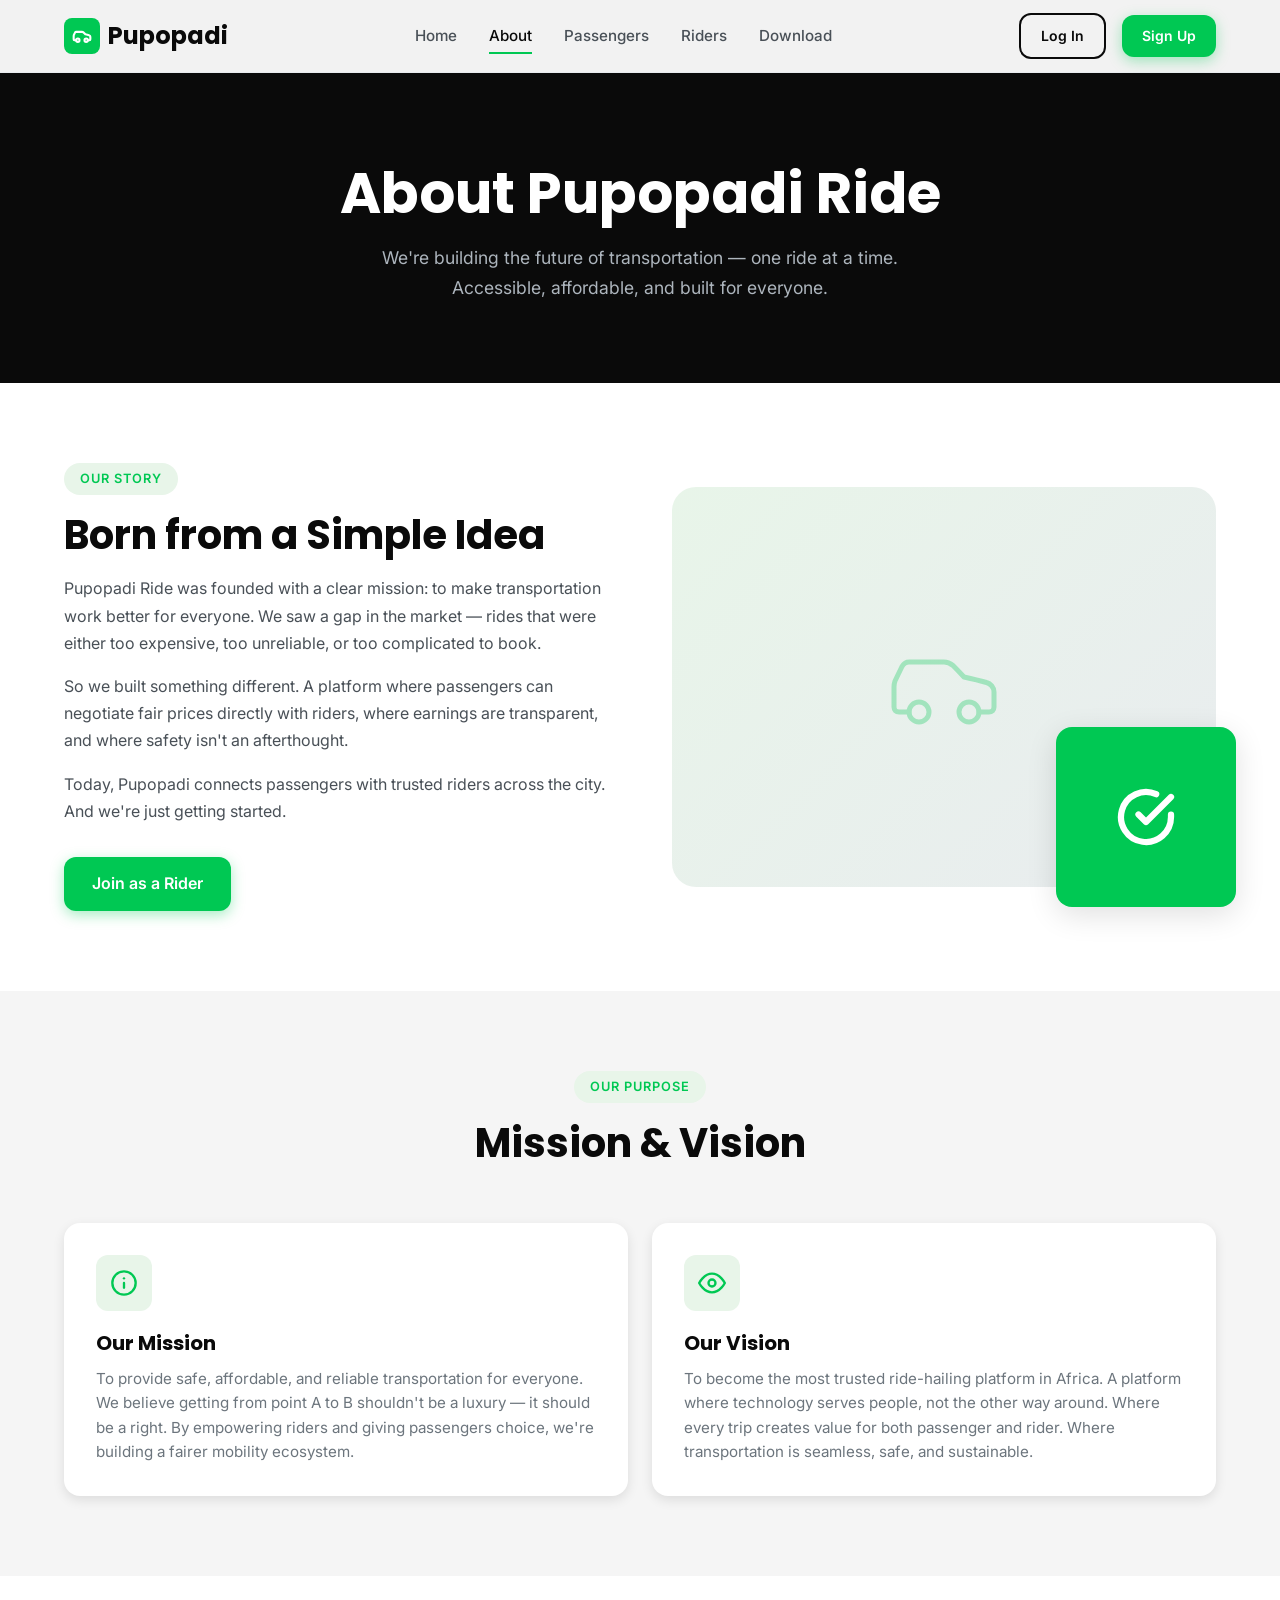
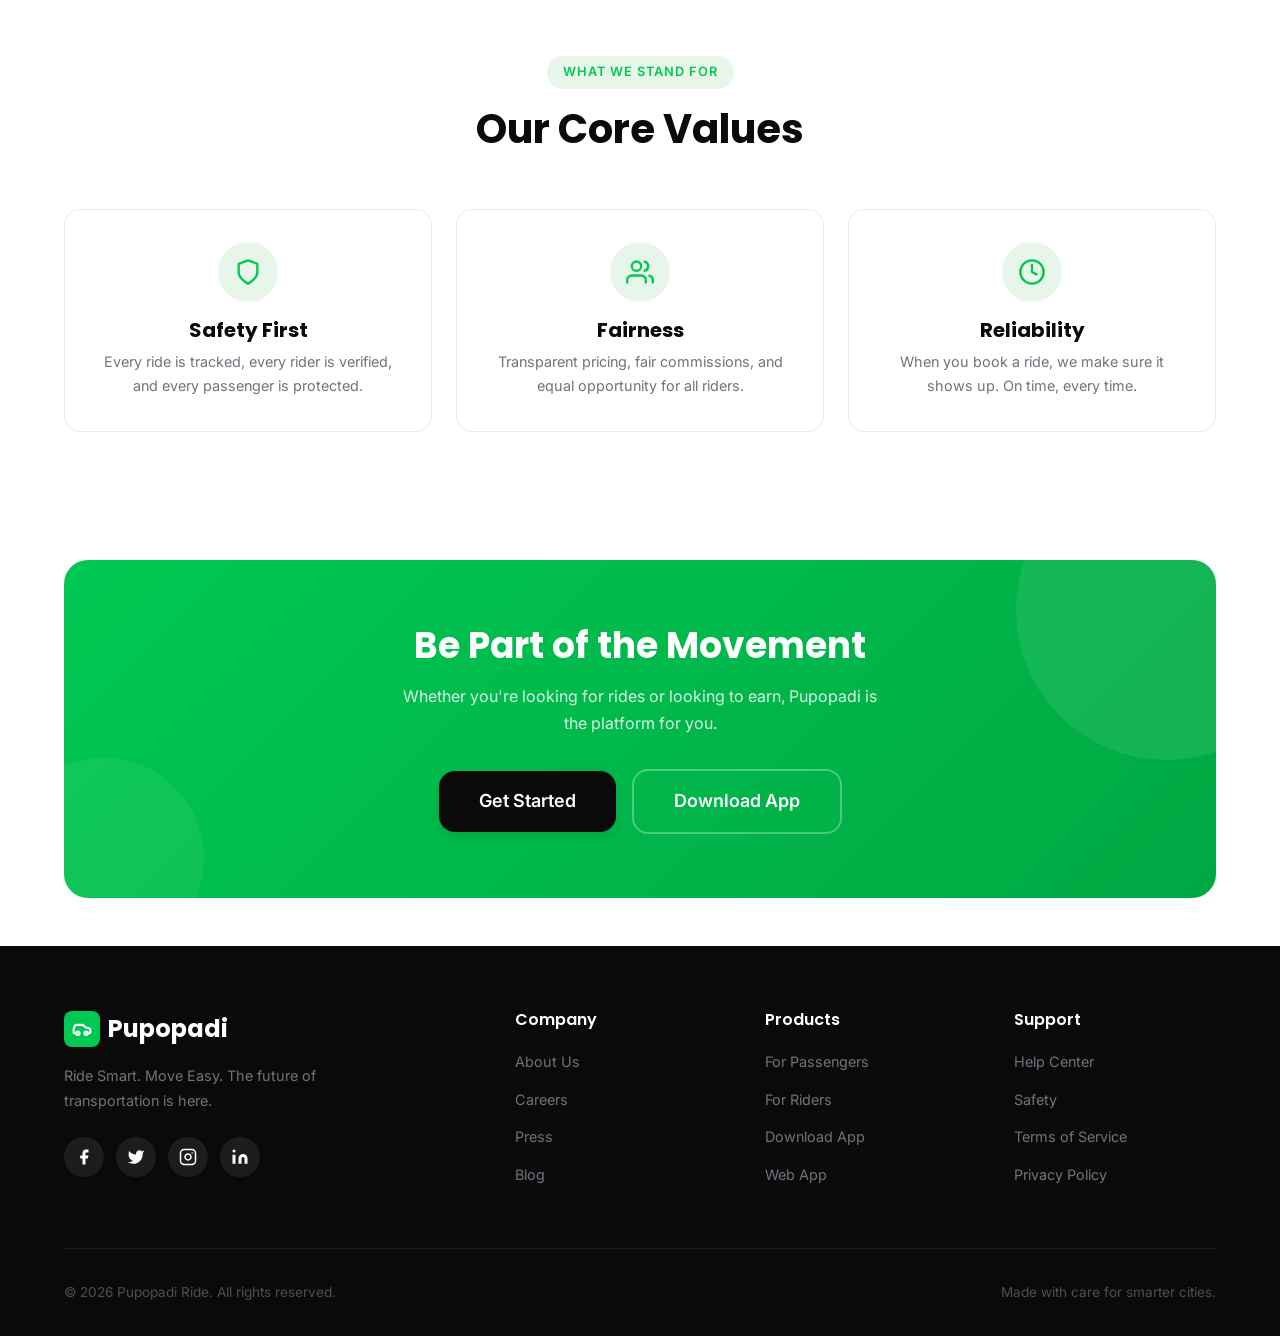
==== about.html @ c884f6ff "first update" ====
<!DOCTYPE html>
<html lang="en">
<head>
  <meta charset="UTF-8">
  <meta name="viewport" content="width=device-width, initial-scale=1.0">
  <meta name="description" content="About Pupopadi Ride - Our mission is to make transportation accessible, affordable, and safe for everyone.">
  <meta name="keywords" content="about Pupopadi, ride hailing mission, transportation company">
  <title>About Us — Pupopadi Ride</title>
  <link rel="preconnect" href="https://fonts.googleapis.com">
  <link rel="preconnect" href="https://fonts.gstatic.com" crossorigin>
  <link href="https://fonts.googleapis.com/css2?family=Inter:wght@400;500;600;700&family=Poppins:wght@600;700;800&display=swap" rel="stylesheet">
  <link rel="stylesheet" href="css/styles.css">
  <link rel="icon" type="image/svg+xml" href="assets/icon.png">
</head>
<body>
  <a href="#main-content" class="skip-link">Skip to main content</a>

  <!-- Navbar -->
  <nav class="navbar" role="navigation" aria-label="Main navigation">
    <div class="container navbar-inner">
      <a href="index.html" class="logo" aria-label="Pupopadi Ride Home">
        <span class="logo-icon">
          <svg viewBox="0 0 24 24" fill="none" stroke="currentColor" stroke-width="2.5" stroke-linecap="round" stroke-linejoin="round"><path d="M19 17h2c.6 0 1-.4 1-1v-3c0-.9-.7-1.7-1.5-1.9C18.7 10.6 16 10 16 10s-1.3-1.4-2.2-2.3c-.5-.4-1.1-.7-1.8-.7H5c-.6 0-1.1.4-1.4.9l-1.4 2.9A3.7 3.7 0 0 0 2 12v4c0 .6.4 1 1 1h2"/><circle cx="7" cy="17" r="2"/><circle cx="17" cy="17" r="2"/></svg>
        </span>
        Pupopadi
      </a>
      <div class="nav-links">
        <a href="index.html" class="nav-link">Home</a>
        <a href="about.html" class="nav-link active">About</a>
        <a href="passengers.html" class="nav-link">Passengers</a>
        <a href="riders.html" class="nav-link">Riders</a>
        <a href="download.html" class="nav-link">Download</a>
      </div>
      <div class="nav-cta">
        <a href="https://pupofront.vercel.app/" class="btn btn-outline btn-sm">Log In</a>
        <a href="https://pupofront.vercel.app/" class="btn btn-primary btn-sm">Sign Up</a>
      </div>
      <button class="menu-toggle" aria-label="Toggle menu" aria-expanded="false">
        <span></span><span></span><span></span>
      </button>
    </div>
  </nav>

  <!-- Mobile Nav -->
  <div class="mobile-nav" role="dialog" aria-label="Mobile menu">
    <a href="index.html" class="nav-link">Home</a>
    <a href="about.html" class="nav-link active">About</a>
    <a href="passengers.html" class="nav-link">Passengers</a>
    <a href="riders.html" class="nav-link">Riders</a>
    <a href="download.html" class="nav-link">Download</a>
    <div class="btn-group">
      <a href="https://pupofront.vercel.app/" class="btn btn-outline">Log In</a>
      <a href="https://pupofront.vercel.app/" class="btn btn-primary">Sign Up</a>
    </div>
  </div>

  <main id="main-content">
    <!-- Page Hero -->
    <section class="page-hero" aria-label="About hero">
      <div class="container">
        <h1>About Pupopadi Ride</h1>
        <p>We're building the future of transportation — one ride at a time. Accessible, affordable, and built for everyone.</p>
      </div>
    </section>

    <!-- Our Story -->
    <section class="section" aria-label="Our story">
      <div class="container">
        <div class="about-content">
          <div class="about-text fade-in">
            <span class="section-label">Our Story</span>
            <h2 class="section-title">Born from a Simple Idea</h2>
            <p>Pupopadi Ride was founded with a clear mission: to make transportation work better for everyone. We saw a gap in the market — rides that were either too expensive, too unreliable, or too complicated to book.</p>
            <p class="mt-2">So we built something different. A platform where passengers can negotiate fair prices directly with riders, where earnings are transparent, and where safety isn't an afterthought.</p>
            <p class="mt-2">Today, Pupopadi connects passengers with trusted riders across the city. And we're just getting started.</p>
            <div class="mt-4">
              <a href="riders.html" class="btn btn-primary" data-track="become_rider" data-label="about_page">Join as a Rider</a>
            </div>
          </div>
          <div class="about-image fade-in stagger-2">
            <div class="about-image-main">
              <svg viewBox="0 0 24 24" fill="none" stroke="currentColor" stroke-width="1" stroke-linecap="round" stroke-linejoin="round"><path d="M19 17h2c.6 0 1-.4 1-1v-3c0-.9-.7-1.7-1.5-1.9C18.7 10.6 16 10 16 10s-1.3-1.4-2.2-2.3c-.5-.4-1.1-.7-1.8-.7H5c-.6 0-1.1.4-1.4.9l-1.4 2.9A3.7 3.7 0 0 0 2 12v4c0 .6.4 1 1 1h2"/><circle cx="7" cy="17" r="2"/><circle cx="17" cy="17" r="2"/></svg>
            </div>
            <div class="about-image-accent">
              <svg viewBox="0 0 24 24" fill="none" stroke="currentColor" stroke-width="2.5" stroke-linecap="round" stroke-linejoin="round"><path d="M22 11.08V12a10 10 0 1 1-5.93-9.14"/><polyline points="22 4 12 14.01 9 11.01"/></svg>
            </div>
          </div>
        </div>
      </div>
    </section>

    <!-- Mission & Vision -->
    <section class="section features" aria-label="Mission and vision">
      <div class="container">
        <div class="section-header fade-in">
          <span class="section-label">Our Purpose</span>
          <h2 class="section-title">Mission & Vision</h2>
        </div>
        <div class="grid grid-2">
          <article class="card fade-in stagger-1">
            <div class="card-icon">
              <svg viewBox="0 0 24 24" fill="none" stroke="currentColor" stroke-width="2" stroke-linecap="round" stroke-linejoin="round"><circle cx="12" cy="12" r="10"/><path d="M12 16v-4"/><path d="M12 8h.01"/></svg>
            </div>
            <h3 class="card-title">Our Mission</h3>
            <p class="card-text">To provide safe, affordable, and reliable transportation for everyone. We believe getting from point A to B shouldn't be a luxury — it should be a right. By empowering riders and giving passengers choice, we're building a fairer mobility ecosystem.</p>
          </article>
          <article class="card fade-in stagger-2">
            <div class="card-icon">
              <svg viewBox="0 0 24 24" fill="none" stroke="currentColor" stroke-width="2" stroke-linecap="round" stroke-linejoin="round"><path d="M1 12s4-8 11-8 11 8 11 8-4 8-11 8-11-8-11-8z"/><circle cx="12" cy="12" r="3"/></svg>
            </div>
            <h3 class="card-title">Our Vision</h3>
            <p class="card-text">To become the most trusted ride-hailing platform in Africa. A platform where technology serves people, not the other way around. Where every trip creates value for both passenger and rider. Where transportation is seamless, safe, and sustainable.</p>
          </article>
        </div>
      </div>
    </section>

    <!-- Values -->
    <section class="section" aria-label="Our values">
      <div class="container">
        <div class="section-header fade-in">
          <span class="section-label">What We Stand For</span>
          <h2 class="section-title">Our Core Values</h2>
        </div>
        <div class="values-grid">
          <div class="value-card fade-in stagger-1">
            <div class="value-icon">
              <svg viewBox="0 0 24 24" fill="none" stroke="currentColor" stroke-width="2" stroke-linecap="round" stroke-linejoin="round"><path d="M12 22s8-4 8-10V5l-8-3-8 3v7c0 6 8 10 8 10z"/></svg>
            </div>
            <h4>Safety First</h4>
            <p class="mt-1" style="font-size:0.9rem;color:var(--gray-500);">Every ride is tracked, every rider is verified, and every passenger is protected.</p>
          </div>
          <div class="value-card fade-in stagger-2">
            <div class="value-icon">
              <svg viewBox="0 0 24 24" fill="none" stroke="currentColor" stroke-width="2" stroke-linecap="round" stroke-linejoin="round"><path d="M17 21v-2a4 4 0 0 0-4-4H5a4 4 0 0 0-4 4v2"/><circle cx="9" cy="7" r="4"/><path d="M23 21v-2a4 4 0 0 0-3-3.87"/><path d="M16 3.13a4 4 0 0 1 0 7.75"/></svg>
            </div>
            <h4>Fairness</h4>
            <p class="mt-1" style="font-size:0.9rem;color:var(--gray-500);">Transparent pricing, fair commissions, and equal opportunity for all riders.</p>
          </div>
          <div class="value-card fade-in stagger-3">
            <div class="value-icon">
              <svg viewBox="0 0 24 24" fill="none" stroke="currentColor" stroke-width="2" stroke-linecap="round" stroke-linejoin="round"><circle cx="12" cy="12" r="10"/><polyline points="12 6 12 12 16 14"/></svg>
            </div>
            <h4>Reliability</h4>
            <p class="mt-1" style="font-size:0.9rem;color:var(--gray-500);">When you book a ride, we make sure it shows up. On time, every time.</p>
          </div>
        </div>
      </div>
    </section>

    <!-- CTA Banner -->
    <section class="section section-sm" aria-label="Call to action">
      <div class="container">
        <div class="cta-banner fade-in">
          <h2>Be Part of the Movement</h2>
          <p>Whether you're looking for rides or looking to earn, Pupopadi is the platform for you.</p>
          <div class="btn-group">
            <a href="https://pupofront.vercel.app/" class="btn btn-dark btn-lg" data-track="signup_click" data-label="about_cta">Get Started</a>
            <a href="download.html" class="btn btn-outline-white btn-lg" data-track="download_app" data-label="about_cta">Download App</a>
          </div>
        </div>
      </div>
    </section>
  </main>

  <!-- Footer -->
  <footer class="footer" role="contentinfo">
    <div class="container">
      <div class="footer-grid">
        <div class="footer-brand">
          <a href="index.html" class="logo">
            <span class="logo-icon">
              <svg viewBox="0 0 24 24" fill="none" stroke="currentColor" stroke-width="2.5" stroke-linecap="round" stroke-linejoin="round"><path d="M19 17h2c.6 0 1-.4 1-1v-3c0-.9-.7-1.7-1.5-1.9C18.7 10.6 16 10 16 10s-1.3-1.4-2.2-2.3c-.5-.4-1.1-.7-1.8-.7H5c-.6 0-1.1.4-1.4.9l-1.4 2.9A3.7 3.7 0 0 0 2 12v4c0 .6.4 1 1 1h2"/><circle cx="7" cy="17" r="2"/><circle cx="17" cy="17" r="2"/></svg>
            </span>
            Pupopadi
          </a>
          <p>Ride Smart. Move Easy. The future of transportation is here.</p>
          <div class="footer-social">
            <a href="#" aria-label="Facebook"><svg viewBox="0 0 24 24" fill="currentColor"><path d="M18 2h-3a5 5 0 0 0-5 5v3H7v4h3v8h4v-8h3l1-4h-4V7a1 1 0 0 1 1-1h3z"/></svg></a>
            <a href="#" aria-label="Twitter"><svg viewBox="0 0 24 24" fill="currentColor"><path d="M23 3a10.9 10.9 0 0 1-3.14 1.53 4.48 4.48 0 0 0-7.86 3v1A10.66 10.66 0 0 1 3 4s-4 9 5 13a11.64 11.64 0 0 1-7 2c9 5 20 0 20-11.5a4.5 4.5 0 0 0-.08-.83A7.72 7.72 0 0 0 23 3z"/></svg></a>
            <a href="#" aria-label="Instagram"><svg viewBox="0 0 24 24" fill="none" stroke="currentColor" stroke-width="2" stroke-linecap="round" stroke-linejoin="round"><rect x="2" y="2" width="20" height="20" rx="5" ry="5"/><path d="M16 11.37A4 4 0 1 1 12.63 8 4 4 0 0 1 16 11.37z"/><line x1="17.5" y1="6.5" x2="17.51" y2="6.5"/></svg></a>
            <a href="#" aria-label="LinkedIn"><svg viewBox="0 0 24 24" fill="currentColor"><path d="M16 8a6 6 0 0 1 6 6v7h-4v-7a2 2 0 0 0-2-2 2 2 0 0 0-2 2v7h-4v-7a6 6 0 0 1 6-6z"/><rect x="2" y="9" width="4" height="12"/><circle cx="4" cy="4" r="2"/></svg></a>
          </div>
        </div>
        <div>
          <h4 class="footer-title">Company</h4>
          <ul class="footer-links">
            <li><a href="about.html">About Us</a></li>
            <li><a href="about.html#careers">Careers</a></li>
            <li><a href="about.html#press">Press</a></li>
            <li><a href="about.html#blog">Blog</a></li>
          </ul>
        </div>
        <div>
          <h4 class="footer-title">Products</h4>
          <ul class="footer-links">
            <li><a href="passengers.html">For Passengers</a></li>
            <li><a href="riders.html">For Riders</a></li>
            <li><a href="download.html">Download App</a></li>
            <li><a href="https://app.pupopadiride.com" target="_blank">Web App</a></li>
          </ul>
        </div>
        <div>
          <h4 class="footer-title">Support</h4>
          <ul class="footer-links">
            <li><a href="about.html#help">Help Center</a></li>
            <li><a href="about.html#safety">Safety</a></li>
            <li><a href="about.html#terms">Terms of Service</a></li>
            <li><a href="about.html#privacy">Privacy Policy</a></li>
          </ul>
        </div>
      </div>
      <div class="footer-bottom">
        <p>&copy; 2026 Pupopadi Ride. All rights reserved.</p>
        <p>Made with care for smarter cities.</p>
      </div>
    </div>
  </footer>

  <script src="js/script.js"></script>
</body>
</html>
---- css/styles.css ----
/* ============================================
   PUPOPADI RIDE - Main Stylesheet
   Pure CSS - No Frameworks
   ============================================ */

/* ---- CSS Variables ---- */
:root {
  --primary: #0A0A0A;
  --accent: #00C853;
  --accent-hover: #00B548;
  --accent-light: #E8F5E9;
  --secondary: #F5F5F5;
  --white: #FFFFFF;
  --gray-100: #F8F9FA;
  --gray-200: #E9ECEF;
  --gray-300: #DEE2E6;
  --gray-400: #ADB5BD;
  --gray-500: #6C757D;
  --gray-600: #495057;
  --gray-700: #343A40;
  --gray-800: #212529;
  --error: #DC3545;
  --error-bg: #F8D7DA;
  --success: #198754;
  --shadow-sm: 0 1px 3px rgba(0,0,0,0.08);
  --shadow-md: 0 4px 12px rgba(0,0,0,0.1);
  --shadow-lg: 0 8px 30px rgba(0,0,0,0.12);
  --shadow-xl: 0 20px 50px rgba(0,0,0,0.15);
  --radius-sm: 8px;
  --radius-md: 12px;
  --radius-lg: 16px;
  --radius-xl: 24px;
  --transition: all 0.3s cubic-bezier(0.4, 0, 0.2, 1);
  --font-body: 'Inter', -apple-system, BlinkMacSystemFont, 'Segoe UI', sans-serif;
  --font-heading: 'Poppins', -apple-system, BlinkMacSystemFont, 'Segoe UI', sans-serif;
}

/* ---- Reset & Base ---- */
*, *::before, *::after {
  margin: 0;
  padding: 0;
  box-sizing: border-box;
}

html {
  scroll-behavior: smooth;
  font-size: 16px;
}

body {
  font-family: var(--font-body);
  color: var(--gray-800);
  background: var(--white);
  line-height: 1.6;
  -webkit-font-smoothing: antialiased;
  -moz-osx-font-smoothing: grayscale;
  overflow-x: hidden;
}

img {
  max-width: 100%;
  height: auto;
  display: block;
}

a {
  text-decoration: none;
  color: inherit;
  transition: var(--transition);
}

ul, ol {
  list-style: none;
}

button {
  border: none;
  background: none;
  cursor: pointer;
  font-family: inherit;
  transition: var(--transition);
}

input, textarea, select {
  font-family: inherit;
  font-size: inherit;
  outline: none;
  border: none;
}

/* ---- Typography ---- */
h1, h2, h3, h4, h5, h6 {
  font-family: var(--font-heading);
  font-weight: 700;
  line-height: 1.2;
  color: var(--primary);
}

h1 { font-size: clamp(2rem, 5vw, 3.5rem); }
h2 { font-size: clamp(1.5rem, 3.5vw, 2.5rem); }
h3 { font-size: clamp(1.2rem, 2.5vw, 1.5rem); }
h4 { font-size: clamp(1rem, 2vw, 1.25rem); }

p {
  color: var(--gray-600);
  font-size: 1rem;
  line-height: 1.7;
}

.text-center { text-align: center; }
.text-left { text-align: left; }
.text-right { text-align: right; }
.text-accent { color: var(--accent); }
.text-white { color: var(--white); }
.text-muted { color: var(--gray-500); }

/* ---- Layout ---- */
.container {
  width: 100%;
  max-width: 1200px;
  margin: 0 auto;
  padding: 0 1.5rem;
}

.container-sm {
  max-width: 960px;
}

.container-lg {
  max-width: 1400px;
}

.section {
  padding: 5rem 0;
}

.section-sm { padding: 3rem 0; }
.section-lg { padding: 7rem 0; }

/* ---- Buttons ---- */
.btn {
  display: inline-flex;
  align-items: center;
  justify-content: center;
  gap: 0.5rem;
  padding: 0.875rem 1.75rem;
  font-size: 1rem;
  font-weight: 600;
  border-radius: var(--radius-md);
  cursor: pointer;
  transition: var(--transition);
  white-space: nowrap;
}

.btn-primary {
  background: var(--accent);
  color: var(--white);
  box-shadow: 0 4px 14px rgba(0, 200, 83, 0.35);
}

.btn-primary:hover {
  background: var(--accent-hover);
  transform: translateY(-2px);
  box-shadow: 0 6px 20px rgba(0, 200, 83, 0.45);
}

.btn-primary:active {
  transform: translateY(0);
}

.btn-dark {
  background: var(--primary);
  color: var(--white);
  box-shadow: var(--shadow-md);
}

.btn-dark:hover {
  background: var(--gray-800);
  transform: translateY(-2px);
  box-shadow: var(--shadow-lg);
}

.btn-outline {
  background: transparent;
  color: var(--primary);
  border: 2px solid var(--primary);
}

.btn-outline:hover {
  background: var(--primary);
  color: var(--white);
  transform: translateY(-2px);
}

.btn-outline-white {
  background: transparent;
  color: var(--white);
  border: 2px solid rgba(255,255,255,0.3);
}

.btn-outline-white:hover {
  background: var(--white);
  color: var(--primary);
  border-color: var(--white);
}

.btn-lg {
  padding: 1rem 2.5rem;
  font-size: 1.125rem;
  border-radius: var(--radius-lg);
}

.btn-sm {
  padding: 0.625rem 1.25rem;
  font-size: 0.875rem;
}

.btn-full {
  width: 100%;
}

.btn-group {
  display: flex;
  flex-wrap: wrap;
  gap: 1rem;
  align-items: center;
}

/* ---- Cards ---- */
.card {
  background: var(--white);
  border-radius: var(--radius-lg);
  padding: 2rem;
  box-shadow: var(--shadow-md);
  transition: var(--transition);
}

.card:hover {
  transform: translateY(-4px);
  box-shadow: var(--shadow-lg);
}

.card-icon {
  width: 56px;
  height: 56px;
  background: var(--accent-light);
  border-radius: var(--radius-md);
  display: flex;
  align-items: center;
  justify-content: center;
  margin-bottom: 1.25rem;
}

.card-icon svg {
  width: 28px;
  height: 28px;
  color: var(--accent);
}

.card-title {
  font-size: 1.25rem;
  margin-bottom: 0.75rem;
  color: var(--primary);
}

.card-text {
  color: var(--gray-500);
  font-size: 0.95rem;
  line-height: 1.6;
}

/* ---- Grid ---- */
.grid {
  display: grid;
  gap: 1.5rem;
}

.grid-2 { grid-template-columns: repeat(2, 1fr); }
.grid-3 { grid-template-columns: repeat(3, 1fr); }
.grid-4 { grid-template-columns: repeat(4, 1fr); }

@media (max-width: 992px) {
  .grid-4 { grid-template-columns: repeat(2, 1fr); }
}

@media (max-width: 768px) {
  .grid-2, .grid-3 { grid-template-columns: 1fr; }
  .grid-4 { grid-template-columns: repeat(2, 1fr); }
}

@media (max-width: 480px) {
  .grid-4 { grid-template-columns: 1fr; }
}

/* ---- Flex ---- */
.flex { display: flex; }
.flex-col { flex-direction: column; }
.items-center { align-items: center; }
.justify-center { justify-content: center; }
.justify-between { justify-content: space-between; }
.gap-1 { gap: 0.5rem; }
.gap-2 { gap: 1rem; }
.gap-3 { gap: 1.5rem; }
.gap-4 { gap: 2rem; }

/* ---- Spacing ---- */
.mt-1 { margin-top: 0.5rem; }
.mt-2 { margin-top: 1rem; }
.mt-3 { margin-top: 1.5rem; }
.mt-4 { margin-top: 2rem; }
.mt-5 { margin-top: 3rem; }
.mb-1 { margin-bottom: 0.5rem; }
.mb-2 { margin-bottom: 1rem; }
.mb-3 { margin-bottom: 1.5rem; }
.mb-4 { margin-bottom: 2rem; }
.mb-5 { margin-bottom: 3rem; }

/* ---- Navbar ---- */
.navbar {
  position: fixed;
  top: 0;
  left: 0;
  right: 0;
  z-index: 1000;
  background: rgba(255,255,255,0.95);
  backdrop-filter: blur(12px);
  -webkit-backdrop-filter: blur(12px);
  border-bottom: 1px solid var(--gray-200);
  transition: var(--transition);
}

.navbar.scrolled {
  box-shadow: var(--shadow-md);
}

.navbar-inner {
  display: flex;
  align-items: center;
  justify-content: space-between;
  height: 72px;
}

.logo {
  display: flex;
  align-items: center;
  gap: 0.5rem;
  font-family: var(--font-heading);
  font-size: 1.5rem;
  font-weight: 700;
  color: var(--primary);
}

.logo-icon {
  width: 36px;
  height: 36px;
  background: var(--accent);
  border-radius: var(--radius-sm);
  display: flex;
  align-items: center;
  justify-content: center;
}

.logo-icon svg {
  width: 20px;
  height: 20px;
  color: var(--white);
}

.nav-links {
  display: flex;
  align-items: center;
  gap: 2rem;
}

.nav-link {
  font-size: 0.95rem;
  font-weight: 500;
  color: var(--gray-600);
  position: relative;
  padding: 0.25rem 0;
}

.nav-link::after {
  content: '';
  position: absolute;
  bottom: -2px;
  left: 0;
  width: 0;
  height: 2px;
  background: var(--accent);
  transition: var(--transition);
}

.nav-link:hover,
.nav-link.active {
  color: var(--primary);
}

.nav-link:hover::after,
.nav-link.active::after {
  width: 100%;
}

.nav-cta {
  display: flex;
  align-items: center;
  gap: 1rem;
}

/* Mobile Menu Toggle */
.menu-toggle {
  display: none;
  flex-direction: column;
  gap: 5px;
  padding: 0.5rem;
  cursor: pointer;
  z-index: 1001;
}

.menu-toggle span {
  display: block;
  width: 24px;
  height: 2px;
  background: var(--primary);
  transition: var(--transition);
  border-radius: 2px;
}

.menu-toggle.active span:nth-child(1) {
  transform: rotate(45deg) translate(5px, 5px);
}

.menu-toggle.active span:nth-child(2) {
  opacity: 0;
}

.menu-toggle.active span:nth-child(3) {
  transform: rotate(-45deg) translate(5px, -5px);
}

/* Mobile Nav Overlay */
.mobile-nav {
  position: fixed;
  top: 0;
  left: 0;
  right: 0;
  bottom: 0;
  background: var(--white);
  z-index: 999;
  display: flex;
  flex-direction: column;
  align-items: center;
  justify-content: center;
  gap: 2rem;
  opacity: 0;
  visibility: hidden;
  transition: var(--transition);
}

.mobile-nav.active {
  opacity: 1;
  visibility: visible;
}

.mobile-nav .nav-link {
  font-size: 1.5rem;
  font-weight: 600;
}

.mobile-nav .btn-group {
  flex-direction: column;
  width: 80%;
  max-width: 300px;
}

.mobile-nav .btn {
  width: 100%;
}

@media (max-width: 768px) {
  .nav-links, .nav-cta {
    display: none;
  }
  .menu-toggle {
    display: flex;
  }
}

/* ---- Hero Section ---- */
.hero {
  position: relative;
  min-height: 100vh;
  display: flex;
  align-items: center;
  background: var(--primary);
  overflow: hidden;
  padding-top: 72px;
}

.hero-bg {
  position: absolute;
  inset: 0;
  background: 
    radial-gradient(ellipse at 20% 50%, rgba(0,200,83,0.08) 0%, transparent 50%),
    radial-gradient(ellipse at 80% 20%, rgba(0,200,83,0.05) 0%, transparent 40%);
}

.hero-grid {
  display: grid;
  grid-template-columns: 1fr 1fr;
  gap: 4rem;
  align-items: center;
  position: relative;
  z-index: 2;
}

.hero-content {
  max-width: 560px;
}

.hero-badge {
  display: inline-flex;
  align-items: center;
  gap: 0.5rem;
  background: rgba(0,200,83,0.15);
  color: var(--accent);
  padding: 0.5rem 1rem;
  border-radius: 50px;
  font-size: 0.875rem;
  font-weight: 600;
  margin-bottom: 1.5rem;
}

.hero-title {
  color: var(--white);
  font-size: clamp(2.5rem, 5vw, 4rem);
  line-height: 1.1;
  margin-bottom: 1.5rem;
}

.hero-title span {
  color: var(--accent);
}

.hero-desc {
  color: var(--gray-400);
  font-size: 1.125rem;
  margin-bottom: 2rem;
  max-width: 480px;
}

.hero-cta {
  display: flex;
  gap: 1rem;
  flex-wrap: wrap;
  margin-bottom: 3rem;
}

.hero-stats {
  display: flex;
  gap: 2.5rem;
}

.hero-stat {
  display: flex;
  flex-direction: column;
}

.hero-stat-value {
  font-family: var(--font-heading);
  font-size: 1.75rem;
  font-weight: 700;
  color: var(--white);
}

.hero-stat-label {
  font-size: 0.875rem;
  color: var(--gray-500);
}

/* Phone Mockup */
.phone-mockup {
  position: relative;
  display: flex;
  justify-content: center;
}

.phone-frame {
  width: 280px;
  height: 560px;
  background: var(--gray-800);
  border-radius: 40px;
  padding: 12px;
  box-shadow: 
    0 0 0 2px var(--gray-700),
    0 25px 60px rgba(0,0,0,0.4),
    0 0 0 1px rgba(255,255,255,0.05) inset;
  position: relative;
  animation: float 6s ease-in-out infinite;
}

.phone-notch {
  position: absolute;
  top: 12px;
  left: 50%;
  transform: translateX(-50%);
  width: 100px;
  height: 24px;
  background: var(--gray-800);
  border-radius: 0 0 16px 16px;
  z-index: 10;
}

.phone-screen {
  width: 100%;
  height: 100%;
  background: linear-gradient(180deg, var(--accent) 0%, #00A843 100%);
  border-radius: 32px;
  overflow: hidden;
  position: relative;
  display: flex;
  flex-direction: column;
  align-items: center;
  justify-content: center;
  padding: 2rem;
}

.phone-screen::before {
  content: '';
  position: absolute;
  width: 200px;
  height: 200px;
  background: rgba(255,255,255,0.1);
  border-radius: 50%;
  top: -50px;
  right: -50px;
}

.phone-screen::after {
  content: '';
  position: absolute;
  width: 150px;
  height: 150px;
  background: rgba(255,255,255,0.08);
  border-radius: 50%;
  bottom: 30px;
  left: -40px;
}

.phone-logo {
  width: 64px;
  height: 64px;
  background: var(--white);
  border-radius: var(--radius-lg);
  display: flex;
  align-items: center;
  justify-content: center;
  margin-bottom: 1rem;
  z-index: 2;
}

.phone-logo svg {
  width: 36px;
  height: 36px;
  color: var(--accent);
}

.phone-app-name {
  font-family: var(--font-heading);
  font-size: 1.5rem;
  font-weight: 700;
  color: var(--white);
  z-index: 2;
}

.phone-tagline {
  font-size: 0.875rem;
  color: rgba(255,255,255,0.8);
  margin-top: 0.25rem;
  z-index: 2;
}

.phone-card {
  width: 100%;
  background: rgba(255,255,255,0.15);
  backdrop-filter: blur(10px);
  border-radius: var(--radius-md);
  padding: 1rem;
  margin-top: 1.5rem;
  z-index: 2;
}

.phone-card-row {
  display: flex;
  align-items: center;
  gap: 0.75rem;
  padding: 0.5rem 0;
  border-bottom: 1px solid rgba(255,255,255,0.1);
}

.phone-card-row:last-child {
  border-bottom: none;
}

.phone-dot {
  width: 10px;
  height: 10px;
  border-radius: 50%;
  flex-shrink: 0;
}

.phone-dot.green { background: #00E676; }
.phone-dot.blue { background: #40C4FF; }

.phone-card-text {
  font-size: 0.8rem;
  color: rgba(255,255,255,0.9);
}

.phone-card-price {
  margin-left: auto;
  font-size: 0.8rem;
  font-weight: 600;
  color: var(--white);
}

@keyframes float {
  0%, 100% { transform: translateY(0); }
  50% { transform: translateY(-15px); }
}

@media (max-width: 992px) {
  .hero-grid {
    grid-template-columns: 1fr;
    text-align: center;
    gap: 3rem;
  }
  .hero-content {
    max-width: 100%;
    order: 2;
  }
  .hero-desc {
    margin-left: auto;
    margin-right: auto;
  }
  .hero-cta {
    justify-content: center;
  }
  .hero-stats {
    justify-content: center;
  }
  .phone-mockup {
    order: 1;
  }
  .phone-frame {
    width: 240px;
    height: 480px;
  }
}

/* ---- Section Headers ---- */
.section-header {
  text-align: center;
  max-width: 640px;
  margin: 0 auto 3.5rem;
}

.section-label {
  display: inline-block;
  background: var(--accent-light);
  color: var(--accent);
  padding: 0.375rem 1rem;
  border-radius: 50px;
  font-size: 0.8rem;
  font-weight: 600;
  text-transform: uppercase;
  letter-spacing: 1px;
  margin-bottom: 1rem;
}

.section-title {
  margin-bottom: 1rem;
}

.section-desc {
  font-size: 1.1rem;
}

/* ---- Features Section ---- */
.features {
  background: var(--secondary);
}

.feature-card {
  background: var(--white);
  border-radius: var(--radius-lg);
  padding: 2rem;
  transition: var(--transition);
  border: 1px solid var(--gray-200);
}

.feature-card:hover {
  transform: translateY(-6px);
  box-shadow: var(--shadow-lg);
  border-color: transparent;
}

.feature-card .card-icon {
  background: var(--accent-light);
}

/* ---- How It Works ---- */
.steps {
  display: grid;
  grid-template-columns: repeat(3, 1fr);
  gap: 2rem;
  position: relative;
}

.step {
  text-align: center;
  position: relative;
}

.step-number {
  width: 56px;
  height: 56px;
  background: var(--accent);
  color: var(--white);
  border-radius: 50%;
  display: flex;
  align-items: center;
  justify-content: center;
  font-family: var(--font-heading);
  font-size: 1.25rem;
  font-weight: 700;
  margin: 0 auto 1.25rem;
  position: relative;
  z-index: 2;
}

.step-title {
  font-size: 1.25rem;
  margin-bottom: 0.75rem;
}

.step-text {
  color: var(--gray-500);
  font-size: 0.95rem;
}

.steps::before {
  content: '';
  position: absolute;
  top: 28px;
  left: 16.66%;
  right: 16.66%;
  height: 2px;
  background: var(--gray-200);
  z-index: 1;
}

@media (max-width: 768px) {
  .steps {
    grid-template-columns: 1fr;
  }
  .steps::before {
    display: none;
  }
}

/* ---- Trust / Stats Section ---- */
.trust {
  background: var(--primary);
  color: var(--white);
}

.trust .section-title,
.trust .section-desc {
  color: var(--white);
}

.trust .section-desc {
  opacity: 0.7;
}

.stats-grid {
  display: grid;
  grid-template-columns: repeat(4, 1fr);
  gap: 2rem;
  margin-bottom: 4rem;
}

.stat-item {
  text-align: center;
  padding: 1.5rem;
}

.stat-value {
  font-family: var(--font-heading);
  font-size: 2.5rem;
  font-weight: 700;
  color: var(--accent);
  margin-bottom: 0.5rem;
}

.stat-label {
  font-size: 0.9rem;
  color: var(--gray-400);
}

.testimonials {
  display: grid;
  grid-template-columns: repeat(3, 1fr);
  gap: 1.5rem;
}

.testimonial {
  background: rgba(255,255,255,0.05);
  border: 1px solid rgba(255,255,255,0.1);
  border-radius: var(--radius-lg);
  padding: 2rem;
  transition: var(--transition);
}

.testimonial:hover {
  background: rgba(255,255,255,0.08);
  transform: translateY(-4px);
}

.testimonial-stars {
  color: #FFC107;
  font-size: 1.1rem;
  margin-bottom: 1rem;
}

.testimonial-text {
  color: var(--gray-300);
  font-size: 0.95rem;
  line-height: 1.7;
  margin-bottom: 1.5rem;
  font-style: italic;
}

.testimonial-author {
  display: flex;
  align-items: center;
  gap: 0.75rem;
}

.testimonial-avatar {
  width: 44px;
  height: 44px;
  border-radius: 50%;
  background: var(--accent);
  display: flex;
  align-items: center;
  justify-content: center;
  font-weight: 700;
  color: var(--white);
  font-size: 0.9rem;
}

.testimonial-name {
  font-weight: 600;
  color: var(--white);
  font-size: 0.95rem;
}

.testimonial-role {
  font-size: 0.8rem;
  color: var(--gray-500);
}

@media (max-width: 992px) {
  .stats-grid { grid-template-columns: repeat(2, 1fr); }
  .testimonials { grid-template-columns: 1fr; }
}

@media (max-width: 480px) {
  .stats-grid { grid-template-columns: 1fr; }
}

/* ---- CTA Banner ---- */
.cta-banner {
  background: linear-gradient(135deg, var(--accent) 0%, #00A843 100%);
  border-radius: var(--radius-xl);
  padding: 4rem 3rem;
  text-align: center;
  color: var(--white);
  position: relative;
  overflow: hidden;
}

.cta-banner::before {
  content: '';
  position: absolute;
  width: 300px;
  height: 300px;
  background: rgba(255,255,255,0.08);
  border-radius: 50%;
  top: -100px;
  right: -100px;
}

.cta-banner::after {
  content: '';
  position: absolute;
  width: 200px;
  height: 200px;
  background: rgba(255,255,255,0.06);
  border-radius: 50%;
  bottom: -60px;
  left: -60px;
}

.cta-banner h2 {
  color: var(--white);
  font-size: clamp(1.5rem, 3vw, 2.25rem);
  margin-bottom: 1rem;
  position: relative;
  z-index: 2;
}

.cta-banner p {
  color: rgba(255,255,255,0.85);
  margin-bottom: 2rem;
  max-width: 500px;
  margin-left: auto;
  margin-right: auto;
  position: relative;
  z-index: 2;
}

.cta-banner .btn-group {
  justify-content: center;
  position: relative;
  z-index: 2;
}

/* ---- Footer ---- */
.footer {
  background: var(--primary);
  color: var(--gray-400);
  padding: 4rem 0 2rem;
}

.footer-grid {
  display: grid;
  grid-template-columns: 2fr 1fr 1fr 1fr;
  gap: 3rem;
  margin-bottom: 3rem;
}

.footer-brand .logo {
  color: var(--white);
  margin-bottom: 1rem;
}

.footer-brand p {
  color: var(--gray-500);
  font-size: 0.9rem;
  max-width: 280px;
}

.footer-title {
  color: var(--white);
  font-size: 1rem;
  font-weight: 600;
  margin-bottom: 1.25rem;
}

.footer-links li {
  margin-bottom: 0.75rem;
}

.footer-links a {
  color: var(--gray-500);
  font-size: 0.9rem;
  transition: var(--transition);
}

.footer-links a:hover {
  color: var(--accent);
}

.footer-social {
  display: flex;
  gap: 0.75rem;
  margin-top: 1.5rem;
}

.footer-social a {
  width: 40px;
  height: 40px;
  border-radius: 50%;
  background: rgba(255,255,255,0.08);
  display: flex;
  align-items: center;
  justify-content: center;
  transition: var(--transition);
}

.footer-social a:hover {
  background: var(--accent);
  transform: translateY(-3px);
}

.footer-social svg {
  width: 18px;
  height: 18px;
  color: var(--white);
}

.footer-bottom {
  border-top: 1px solid rgba(255,255,255,0.08);
  padding-top: 2rem;
  display: flex;
  justify-content: space-between;
  align-items: center;
  flex-wrap: wrap;
  gap: 1rem;
}

.footer-bottom p {
  font-size: 0.85rem;
  color: var(--gray-600);
}

@media (max-width: 992px) {
  .footer-grid {
    grid-template-columns: 1fr 1fr;
  }
}

@media (max-width: 480px) {
  .footer-grid {
    grid-template-columns: 1fr;
  }
  .footer-bottom {
    flex-direction: column;
    text-align: center;
  }
}

/* ============================================
   PAGE: ABOUT
   ============================================ */
.page-hero {
  background: var(--primary);
  padding: 10rem 0 5rem;
  text-align: center;
}

.page-hero h1 {
  color: var(--white);
  margin-bottom: 1rem;
}

.page-hero p {
  color: var(--gray-400);
  max-width: 600px;
  margin: 0 auto;
  font-size: 1.1rem;
}

.about-content {
  display: grid;
  grid-template-columns: 1fr 1fr;
  gap: 4rem;
  align-items: center;
}

.about-image {
  position: relative;
}

.about-image-main {
  width: 100%;
  height: 400px;
  background: linear-gradient(135deg, var(--accent-light) 0%, var(--gray-200) 100%);
  border-radius: var(--radius-xl);
  display: flex;
  align-items: center;
  justify-content: center;
  overflow: hidden;
}

.about-image-main svg {
  width: 120px;
  height: 120px;
  color: var(--accent);
  opacity: 0.3;
}

.about-image-accent {
  position: absolute;
  bottom: -20px;
  right: -20px;
  width: 180px;
  height: 180px;
  background: var(--accent);
  border-radius: var(--radius-lg);
  display: flex;
  align-items: center;
  justify-content: center;
  box-shadow: var(--shadow-lg);
}

.about-image-accent svg {
  width: 60px;
  height: 60px;
  color: var(--white);
}

.values-grid {
  display: grid;
  grid-template-columns: repeat(3, 1fr);
  gap: 1.5rem;
}

.value-card {
  background: var(--white);
  border: 1px solid var(--gray-200);
  border-radius: var(--radius-lg);
  padding: 2rem;
  text-align: center;
  transition: var(--transition);
}

.value-card:hover {
  border-color: var(--accent);
  transform: translateY(-4px);
  box-shadow: var(--shadow-md);
}

.value-icon {
  width: 60px;
  height: 60px;
  background: var(--accent-light);
  border-radius: 50%;
  display: flex;
  align-items: center;
  justify-content: center;
  margin: 0 auto 1rem;
}

.value-icon svg {
  width: 28px;
  height: 28px;
  color: var(--accent);
}

@media (max-width: 992px) {
  .about-content {
    grid-template-columns: 1fr;
  }
  .about-image {
    order: -1;
  }
  .values-grid {
    grid-template-columns: 1fr;
  }
}

/* ============================================
   PAGE: RIDERS
   ============================================ */
.earnings-calculator {
  background: var(--white);
  border: 1px solid var(--gray-200);
  border-radius: var(--radius-xl);
  padding: 2.5rem;
  max-width: 500px;
  margin: 0 auto;
}

.earnings-calculator h3 {
  margin-bottom: 1.5rem;
  text-align: center;
}

.calc-row {
  display: flex;
  justify-content: space-between;
  align-items: center;
  padding: 0.875rem 0;
  border-bottom: 1px solid var(--gray-200);
}

.calc-row:last-child {
  border-bottom: none;
  padding-top: 1.25rem;
  margin-top: 0.5rem;
}

.calc-label {
  font-size: 0.95rem;
  color: var(--gray-600);
}

.calc-value {
  font-weight: 600;
  color: var(--primary);
}

.calc-value.highlight {
  color: var(--accent);
  font-size: 1.25rem;
}

.benefit-item {
  display: flex;
  gap: 1.25rem;
  align-items: flex-start;
  padding: 1.5rem;
  background: var(--white);
  border-radius: var(--radius-lg);
  border: 1px solid var(--gray-200);
  transition: var(--transition);
}

.benefit-item:hover {
  border-color: var(--accent);
  box-shadow: var(--shadow-md);
}

.benefit-icon {
  width: 48px;
  height: 48px;
  background: var(--accent-light);
  border-radius: var(--radius-md);
  display: flex;
  align-items: center;
  justify-content: center;
  flex-shrink: 0;
}

.benefit-icon svg {
  width: 24px;
  height: 24px;
  color: var(--accent);
}

.benefit-content h4 {
  margin-bottom: 0.5rem;
  font-size: 1.1rem;
}

.benefit-content p {
  font-size: 0.9rem;
  color: var(--gray-500);
}

/* ============================================
   PAGE: PASSENGERS
   ============================================ */
.safety-card {
  display: flex;
  gap: 1.25rem;
  padding: 1.5rem;
  background: var(--white);
  border-radius: var(--radius-lg);
  border: 1px solid var(--gray-200);
  transition: var(--transition);
}

.safety-card:hover {
  border-color: var(--accent);
  box-shadow: var(--shadow-md);
}

.safety-icon {
  width: 48px;
  height: 48px;
  background: var(--accent-light);
  border-radius: var(--radius-md);
  display: flex;
  align-items: center;
  justify-content: center;
  flex-shrink: 0;
}

.safety-icon svg {
  width: 24px;
  height: 24px;
  color: var(--accent);
}

/* ============================================
   PAGE: AUTH
   ============================================ */
.auth-page {
  min-height: 100vh;
  display: flex;
  align-items: center;
  justify-content: center;
  background: var(--secondary);
  padding: 6rem 1.5rem 2rem;
}

.auth-container {
  width: 100%;
  max-width: 440px;
}

.auth-card {
  background: var(--white);
  border-radius: var(--radius-xl);
  padding: 2.5rem;
  box-shadow: var(--shadow-lg);
}

.auth-logo {
  text-align: center;
  margin-bottom: 2rem;
}

.auth-logo .logo {
  justify-content: center;
  margin-bottom: 0.5rem;
}

.auth-logo p {
  color: var(--gray-500);
  font-size: 0.9rem;
}

.auth-tabs {
  display: flex;
  gap: 0.5rem;
  background: var(--gray-100);
  border-radius: var(--radius-md);
  padding: 0.375rem;
  margin-bottom: 2rem;
}

.auth-tab {
  flex: 1;
  padding: 0.75rem;
  text-align: center;
  font-weight: 600;
  font-size: 0.9rem;
  border-radius: var(--radius-sm);
  color: var(--gray-500);
  cursor: pointer;
  transition: var(--transition);
}

.auth-tab.active {
  background: var(--white);
  color: var(--primary);
  box-shadow: var(--shadow-sm);
}

.auth-form {
  display: none;
}

.auth-form.active {
  display: block;
  animation: fadeIn 0.3s ease;
}

@keyframes fadeIn {
  from { opacity: 0; transform: translateY(10px); }
  to { opacity: 1; transform: translateY(0); }
}

.form-group {
  margin-bottom: 1.25rem;
}

.form-label {
  display: block;
  font-size: 0.875rem;
  font-weight: 500;
  color: var(--gray-700);
  margin-bottom: 0.5rem;
}

.form-input {
  width: 100%;
  padding: 0.875rem 1rem;
  border: 1.5px solid var(--gray-300);
  border-radius: var(--radius-md);
  font-size: 1rem;
  transition: var(--transition);
  background: var(--white);
}

.form-input:focus {
  border-color: var(--accent);
  box-shadow: 0 0 0 3px rgba(0, 200, 83, 0.1);
}

.form-input.error {
  border-color: var(--error);
  box-shadow: 0 0 0 3px rgba(220, 53, 69, 0.1);
}

.form-input::placeholder {
  color: var(--gray-400);
}

.form-error {
  color: var(--error);
  font-size: 0.8rem;
  margin-top: 0.375rem;
  display: none;
}

.form-error.visible {
  display: block;
}

.form-select {
  width: 100%;
  padding: 0.875rem 1rem;
  border: 1.5px solid var(--gray-300);
  border-radius: var(--radius-md);
  font-size: 1rem;
  background: var(--white);
  cursor: pointer;
  appearance: none;
  background-image: url("data:image/svg+xml,%3Csvg xmlns='http://www.w3.org/2000/svg' width='16' height='16' viewBox='0 0 24 24' fill='none' stroke='%236C757D' stroke-width='2' stroke-linecap='round' stroke-linejoin='round'%3E%3Cpolyline points='6 9 12 15 18 9'%3E%3C/polyline%3E%3C/svg%3E");
  background-repeat: no-repeat;
  background-position: right 1rem center;
  padding-right: 2.5rem;
}

.form-select:focus {
  border-color: var(--accent);
  box-shadow: 0 0 0 3px rgba(0, 200, 83, 0.1);
}

.form-hint {
  font-size: 0.8rem;
  color: var(--gray-500);
  margin-top: 0.5rem;
}

.auth-divider {
  display: flex;
  align-items: center;
  gap: 1rem;
  margin: 1.5rem 0;
  color: var(--gray-400);
  font-size: 0.85rem;
}

.auth-divider::before,
.auth-divider::after {
  content: '';
  flex: 1;
  height: 1px;
  background: var(--gray-200);
}

.auth-footer {
  text-align: center;
  margin-top: 1.5rem;
  font-size: 0.9rem;
  color: var(--gray-500);
}

.auth-footer a {
  color: var(--accent);
  font-weight: 600;
}

.auth-footer a:hover {
  text-decoration: underline;
}

/* ============================================
   PAGE: DOWNLOAD
   ============================================ */
.download-hero {
  text-align: center;
  padding: 10rem 0 4rem;
  background: var(--primary);
}

.download-hero h1 {
  color: var(--white);
  margin-bottom: 1rem;
}

.download-hero p {
  color: var(--gray-400);
  max-width: 500px;
  margin: 0 auto 2rem;
}

.download-options {
  display: flex;
  justify-content: center;
  gap: 1.5rem;
  flex-wrap: wrap;
}

.download-btn {
  display: flex;
  align-items: center;
  gap: 1rem;
  background: var(--white);
  color: var(--primary);
  padding: 1rem 1.75rem;
  border-radius: var(--radius-lg);
  transition: var(--transition);
  min-width: 200px;
}

.download-btn:hover {
  transform: translateY(-3px);
  box-shadow: var(--shadow-lg);
}

.download-btn svg {
  width: 32px;
  height: 32px;
  flex-shrink: 0;
}

.download-btn-text {
  text-align: left;
}

.download-btn-text small {
  display: block;
  font-size: 0.75rem;
  color: var(--gray-500);
  text-transform: uppercase;
  letter-spacing: 0.5px;
}

.download-btn-text strong {
  font-size: 1.1rem;
  font-weight: 700;
}

.qr-section {
  text-align: center;
  padding: 4rem 0;
}

.qr-placeholder {
  width: 200px;
  height: 200px;
  background: var(--white);
  border: 2px dashed var(--gray-300);
  border-radius: var(--radius-lg);
  display: flex;
  flex-direction: column;
  align-items: center;
  justify-content: center;
  margin: 1.5rem auto;
  gap: 0.5rem;
}

.qr-placeholder svg {
  width: 48px;
  height: 48px;
  color: var(--gray-400);
}

.qr-placeholder span {
  font-size: 0.8rem;
  color: var(--gray-400);
}

/* ============================================
   ANIMATIONS & UTILITIES
   ============================================ */
.fade-in {
  opacity: 0;
  transform: translateY(30px);
  transition: opacity 0.6s ease, transform 0.6s ease;
}

.fade-in.visible {
  opacity: 1;
  transform: translateY(0);
}

.stagger-1 { transition-delay: 0.1s; }
.stagger-2 { transition-delay: 0.2s; }
.stagger-3 { transition-delay: 0.3s; }
.stagger-4 { transition-delay: 0.4s; }

/* Scrollbar */
::-webkit-scrollbar {
  width: 8px;
}

::-webkit-scrollbar-track {
  background: var(--gray-100);
}

::-webkit-scrollbar-thumb {
  background: var(--gray-400);
  border-radius: 4px;
}

::-webkit-scrollbar-thumb:hover {
  background: var(--gray-500);
}

/* Selection */
::selection {
  background: var(--accent);
  color: var(--white);
}

/* Toast Notification */
.toast {
  position: fixed;
  bottom: 2rem;
  right: 2rem;
  background: var(--primary);
  color: var(--white);
  padding: 1rem 1.5rem;
  border-radius: var(--radius-md);
  box-shadow: var(--shadow-lg);
  display: flex;
  align-items: center;
  gap: 0.75rem;
  transform: translateY(100px);
  opacity: 0;
  transition: var(--transition);
  z-index: 9999;
}

.toast.show {
  transform: translateY(0);
  opacity: 1;
}

.toast-success {
  background: var(--accent);
}

.toast-error {
  background: var(--error);
}

/* Loading Spinner */
.spinner {
  width: 20px;
  height: 20px;
  border: 2px solid rgba(255,255,255,0.3);
  border-top-color: var(--white);
  border-radius: 50%;
  animation: spin 0.8s linear infinite;
}

@keyframes spin {
  to { transform: rotate(360deg); }
}

/* Skip to content */
.skip-link {
  position: absolute;
  top: -100%;
  left: 1rem;
  background: var(--accent);
  color: var(--white);
  padding: 0.75rem 1.25rem;
  border-radius: var(--radius-sm);
  font-weight: 600;
  z-index: 10000;
  transition: top 0.3s;
}

.skip-link:focus {
  top: 1rem;
}
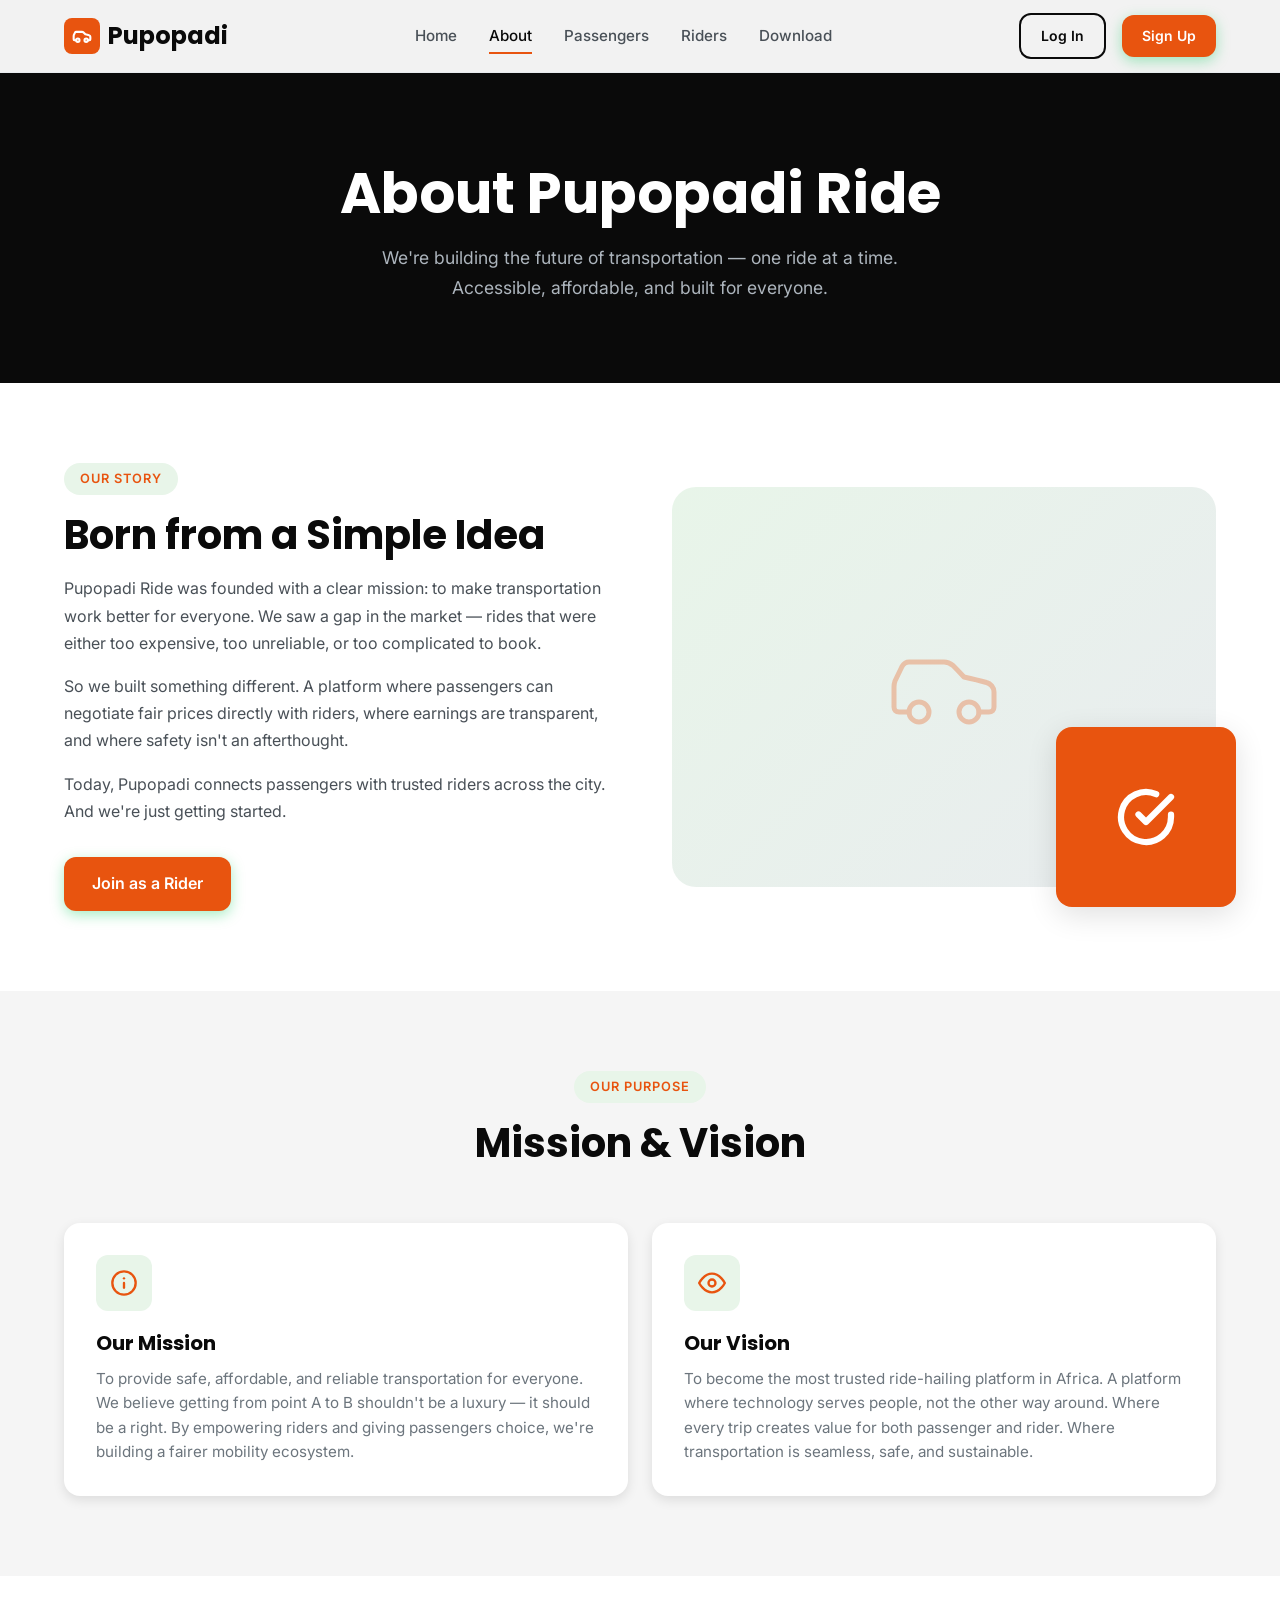
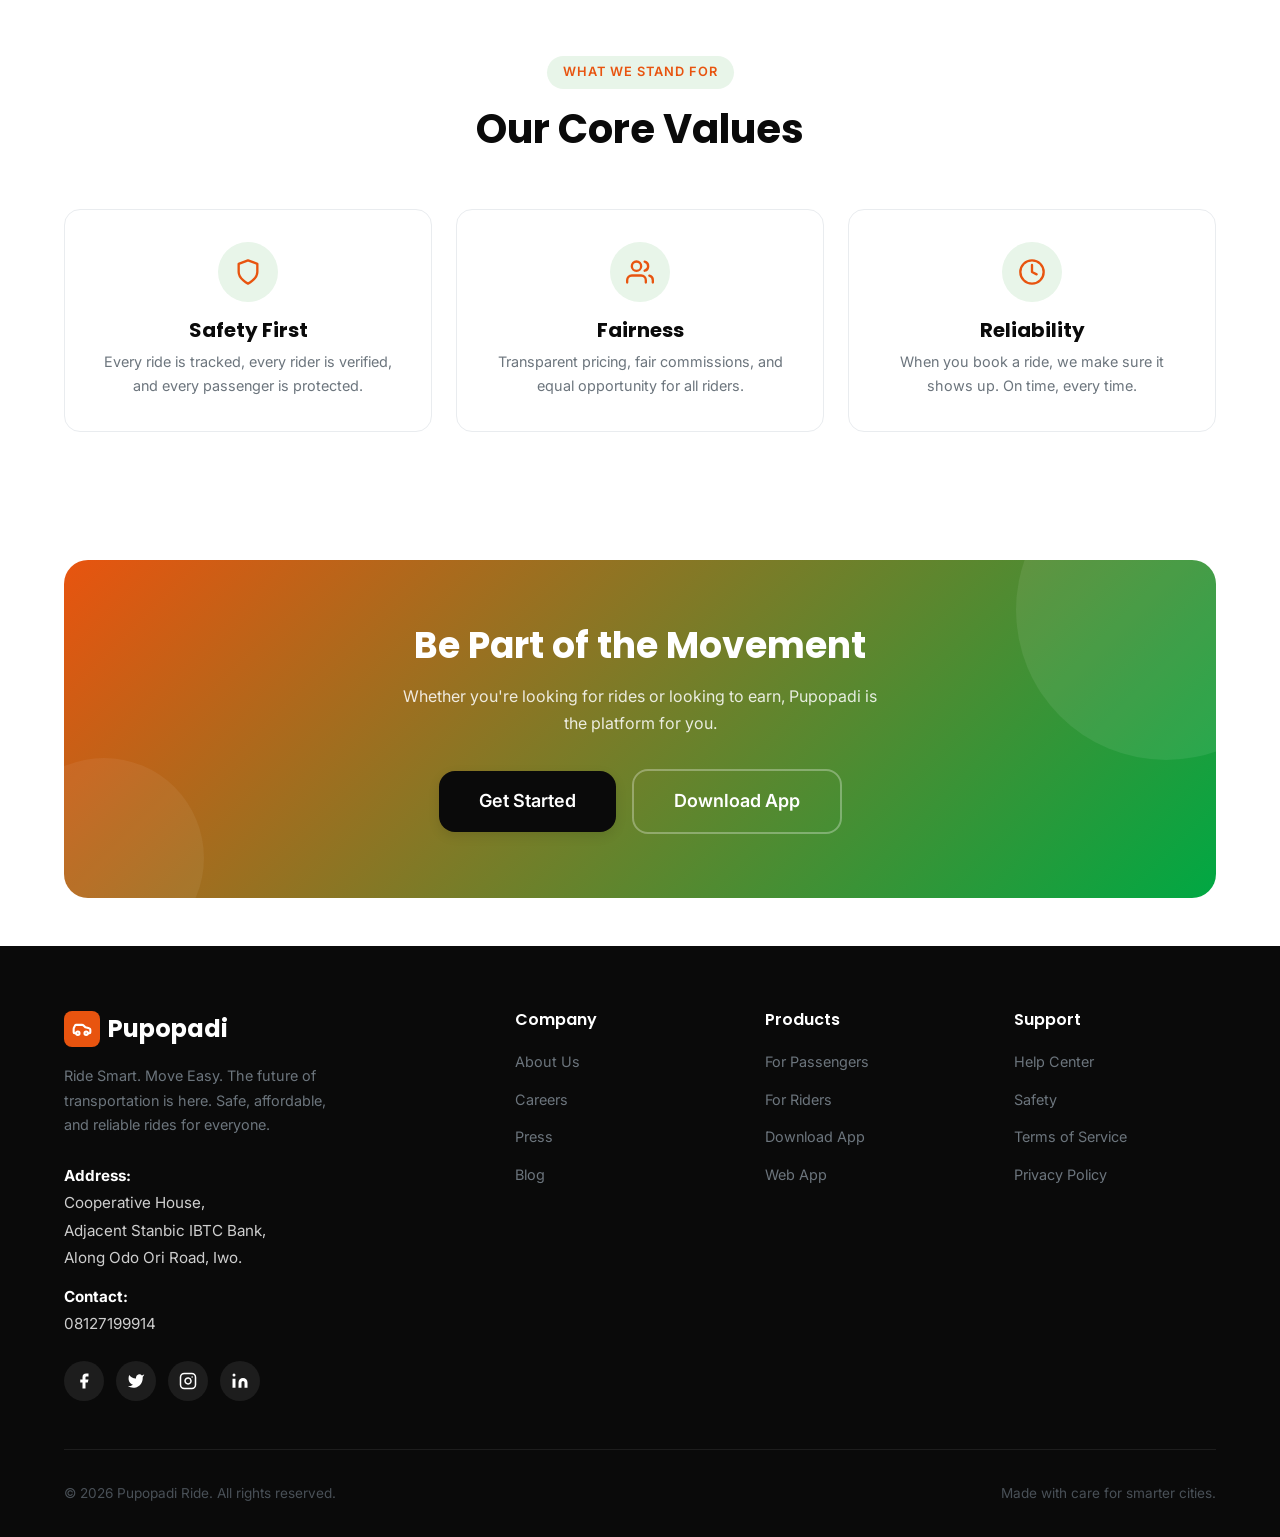
==== commit 3d1322dd: "hmmm" ====
--- a/about.html
+++ b/about.html
@@ -164,58 +164,141 @@
   </main>
 
   <!-- Footer -->
-  <footer class="footer" role="contentinfo">
-    <div class="container">
-      <div class="footer-grid">
-        <div class="footer-brand">
-          <a href="index.html" class="logo">
-            <span class="logo-icon">
-              <svg viewBox="0 0 24 24" fill="none" stroke="currentColor" stroke-width="2.5" stroke-linecap="round" stroke-linejoin="round"><path d="M19 17h2c.6 0 1-.4 1-1v-3c0-.9-.7-1.7-1.5-1.9C18.7 10.6 16 10 16 10s-1.3-1.4-2.2-2.3c-.5-.4-1.1-.7-1.8-.7H5c-.6 0-1.1.4-1.4.9l-1.4 2.9A3.7 3.7 0 0 0 2 12v4c0 .6.4 1 1 1h2"/><circle cx="7" cy="17" r="2"/><circle cx="17" cy="17" r="2"/></svg>
-            </span>
-            Pupopadi
-          </a>
-          <p>Ride Smart. Move Easy. The future of transportation is here.</p>
-          <div class="footer-social">
-            <a href="#" aria-label="Facebook"><svg viewBox="0 0 24 24" fill="currentColor"><path d="M18 2h-3a5 5 0 0 0-5 5v3H7v4h3v8h4v-8h3l1-4h-4V7a1 1 0 0 1 1-1h3z"/></svg></a>
-            <a href="#" aria-label="Twitter"><svg viewBox="0 0 24 24" fill="currentColor"><path d="M23 3a10.9 10.9 0 0 1-3.14 1.53 4.48 4.48 0 0 0-7.86 3v1A10.66 10.66 0 0 1 3 4s-4 9 5 13a11.64 11.64 0 0 1-7 2c9 5 20 0 20-11.5a4.5 4.5 0 0 0-.08-.83A7.72 7.72 0 0 0 23 3z"/></svg></a>
-            <a href="#" aria-label="Instagram"><svg viewBox="0 0 24 24" fill="none" stroke="currentColor" stroke-width="2" stroke-linecap="round" stroke-linejoin="round"><rect x="2" y="2" width="20" height="20" rx="5" ry="5"/><path d="M16 11.37A4 4 0 1 1 12.63 8 4 4 0 0 1 16 11.37z"/><line x1="17.5" y1="6.5" x2="17.51" y2="6.5"/></svg></a>
-            <a href="#" aria-label="LinkedIn"><svg viewBox="0 0 24 24" fill="currentColor"><path d="M16 8a6 6 0 0 1 6 6v7h-4v-7a2 2 0 0 0-2-2 2 2 0 0 0-2 2v7h-4v-7a6 6 0 0 1 6-6z"/><rect x="2" y="9" width="4" height="12"/><circle cx="4" cy="4" r="2"/></svg></a>
-          </div>
-        </div>
-        <div>
-          <h4 class="footer-title">Company</h4>
-          <ul class="footer-links">
-            <li><a href="about.html">About Us</a></li>
-            <li><a href="about.html#careers">Careers</a></li>
-            <li><a href="about.html#press">Press</a></li>
-            <li><a href="about.html#blog">Blog</a></li>
-          </ul>
-        </div>
-        <div>
-          <h4 class="footer-title">Products</h4>
-          <ul class="footer-links">
-            <li><a href="passengers.html">For Passengers</a></li>
-            <li><a href="riders.html">For Riders</a></li>
-            <li><a href="download.html">Download App</a></li>
-            <li><a href="https://app.pupopadiride.com" target="_blank">Web App</a></li>
-          </ul>
-        </div>
-        <div>
-          <h4 class="footer-title">Support</h4>
-          <ul class="footer-links">
-            <li><a href="about.html#help">Help Center</a></li>
-            <li><a href="about.html#safety">Safety</a></li>
-            <li><a href="about.html#terms">Terms of Service</a></li>
-            <li><a href="about.html#privacy">Privacy Policy</a></li>
-          </ul>
-        </div>
-      </div>
-      <div class="footer-bottom">
-        <p>&copy; 2026 Pupopadi Ride. All rights reserved.</p>
-        <p>Made with care for smarter cities.</p>
-      </div>
-    </div>
-  </footer>
+ <footer class="footer" role="contentinfo">
+      <div class="container">
+        <div class="footer-grid">
+          <div class="footer-brand">
+            <a href="index.html" class="logo">
+              <span class="logo-icon">
+                <svg
+                  viewBox="0 0 24 24"
+                  fill="none"
+                  stroke="currentColor"
+                  stroke-width="2.5"
+                  stroke-linecap="round"
+                  stroke-linejoin="round"
+                >
+                  <path
+                    d="M19 17h2c.6 0 1-.4 1-1v-3c0-.9-.7-1.7-1.5-1.9C18.7 10.6 16 10 16 10s-1.3-1.4-2.2-2.3c-.5-.4-1.1-.7-1.8-.7H5c-.6 0-1.1.4-1.4.9l-1.4 2.9A3.7 3.7 0 0 0 2 12v4c0 .6.4 1 1 1h2"
+                  />
+                  <circle cx="7" cy="17" r="2" />
+                  <circle cx="17" cy="17" r="2" />
+                </svg>
+              </span>
+              Pupopadi
+            </a>
+
+            <p>
+              Ride Smart. Move Easy. The future of transportation is here. Safe,
+              affordable, and reliable rides for everyone.
+            </p>
+
+            <!-- Address & Contact -->
+            <div
+              style="
+                margin-top: 1.5rem;
+                line-height: 1.8;
+                font-size: 0.95rem;
+                color: rgba(255, 255, 255, 0.8);
+              "
+            >
+              <div style="margin-bottom: 0.7rem">
+                <strong style="color: #fff">Address:</strong><br />
+                Cooperative House,<br />
+                Adjacent Stanbic IBTC Bank,<br />
+                Along Odo Ori Road, Iwo.
+              </div>
+
+              <div>
+                <strong style="color: #fff">Contact:</strong><br />
+                <a
+                  href="tel:08127199914"
+                  style="color: rgba(255, 255, 255, 0.8); text-decoration: none"
+                >
+                  08127199914
+                </a>
+              </div>
+            </div>
+
+            <div class="footer-social">
+              <a href="#" aria-label="Facebook"
+                ><svg viewBox="0 0 24 24" fill="currentColor">
+                  <path
+                    d="M18 2h-3a5 5 0 0 0-5 5v3H7v4h3v8h4v-8h3l1-4h-4V7a1 1 0 0 1 1-1h3z"
+                  /></svg
+              ></a>
+
+              <a href="#" aria-label="Twitter"
+                ><svg viewBox="0 0 24 24" fill="currentColor">
+                  <path
+                    d="M23 3a10.9 10.9 0 0 1-3.14 1.53 4.48 4.48 0 0 0-7.86 3v1A10.66 10.66 0 0 1 3 4s-4 9 5 13a11.64 11.64 0 0 1-7 2c9 5 20 0 20-11.5a4.5 4.5 0 0 0-.08-.83A7.72 7.72 0 0 0 23 3z"
+                  /></svg
+              ></a>
+
+              <a href="#" aria-label="Instagram"
+                ><svg
+                  viewBox="0 0 24 24"
+                  fill="none"
+                  stroke="currentColor"
+                  stroke-width="2"
+                  stroke-linecap="round"
+                  stroke-linejoin="round"
+                >
+                  <rect x="2" y="2" width="20" height="20" rx="5" ry="5" />
+                  <path d="M16 11.37A4 4 0 1 1 12.63 8 4 4 0 0 1 16 11.37z" />
+                  <line x1="17.5" y1="6.5" x2="17.51" y2="6.5" /></svg
+              ></a>
+
+              <a href="#" aria-label="LinkedIn"
+                ><svg viewBox="0 0 24 24" fill="currentColor">
+                  <path
+                    d="M16 8a6 6 0 0 1 6 6v7h-4v-7a2 2 0 0 0-2-2 2 2 0 0 0-2 2v7h-4v-7a6 6 0 0 1 6-6z"
+                  />
+                  <rect x="2" y="9" width="4" height="12" />
+                  <circle cx="4" cy="4" r="2" /></svg
+              ></a>
+            </div>
+          </div>
+
+          <div>
+            <h4 class="footer-title">Company</h4>
+            <ul class="footer-links">
+              <li><a href="about.html">About Us</a></li>
+              <li><a href="about.html#careers">Careers</a></li>
+              <li><a href="about.html#press">Press</a></li>
+              <li><a href="about.html#blog">Blog</a></li>
+            </ul>
+          </div>
+
+          <div>
+            <h4 class="footer-title">Products</h4>
+            <ul class="footer-links">
+              <li><a href="passengers.html">For Passengers</a></li>
+              <li><a href="riders.html">For Riders</a></li>
+              <li><a href="download.html">Download App</a></li>
+              <li>
+                <a href="#" target="_blank"> Web App </a>
+              </li>
+            </ul>
+          </div>
+
+          <div>
+            <h4 class="footer-title">Support</h4>
+            <ul class="footer-links">
+              <li><a href="about.html#help">Help Center</a></li>
+              <li><a href="about.html#safety">Safety</a></li>
+              <li><a href="about.html#terms">Terms of Service</a></li>
+              <li><a href="about.html#privacy">Privacy Policy</a></li>
+            </ul>
+          </div>
+        </div>
+
+        <div class="footer-bottom">
+          <p>&copy; 2026 Pupopadi Ride. All rights reserved.</p>
+          <p>Made with care for smarter cities.</p>
+        </div>
+      </div>
+    </footer>
 
   <script src="js/script.js"></script>
 </body>
--- a/css/styles.css
+++ b/css/styles.css
@@ -6,7 +6,7 @@
 /* ---- CSS Variables ---- */
 :root {
   --primary: #0A0A0A;
-  --accent: #00C853;
+  --accent: #e8540f;
   --accent-hover: #00B548;
   --accent-light: #E8F5E9;
   --secondary: #F5F5F5;
